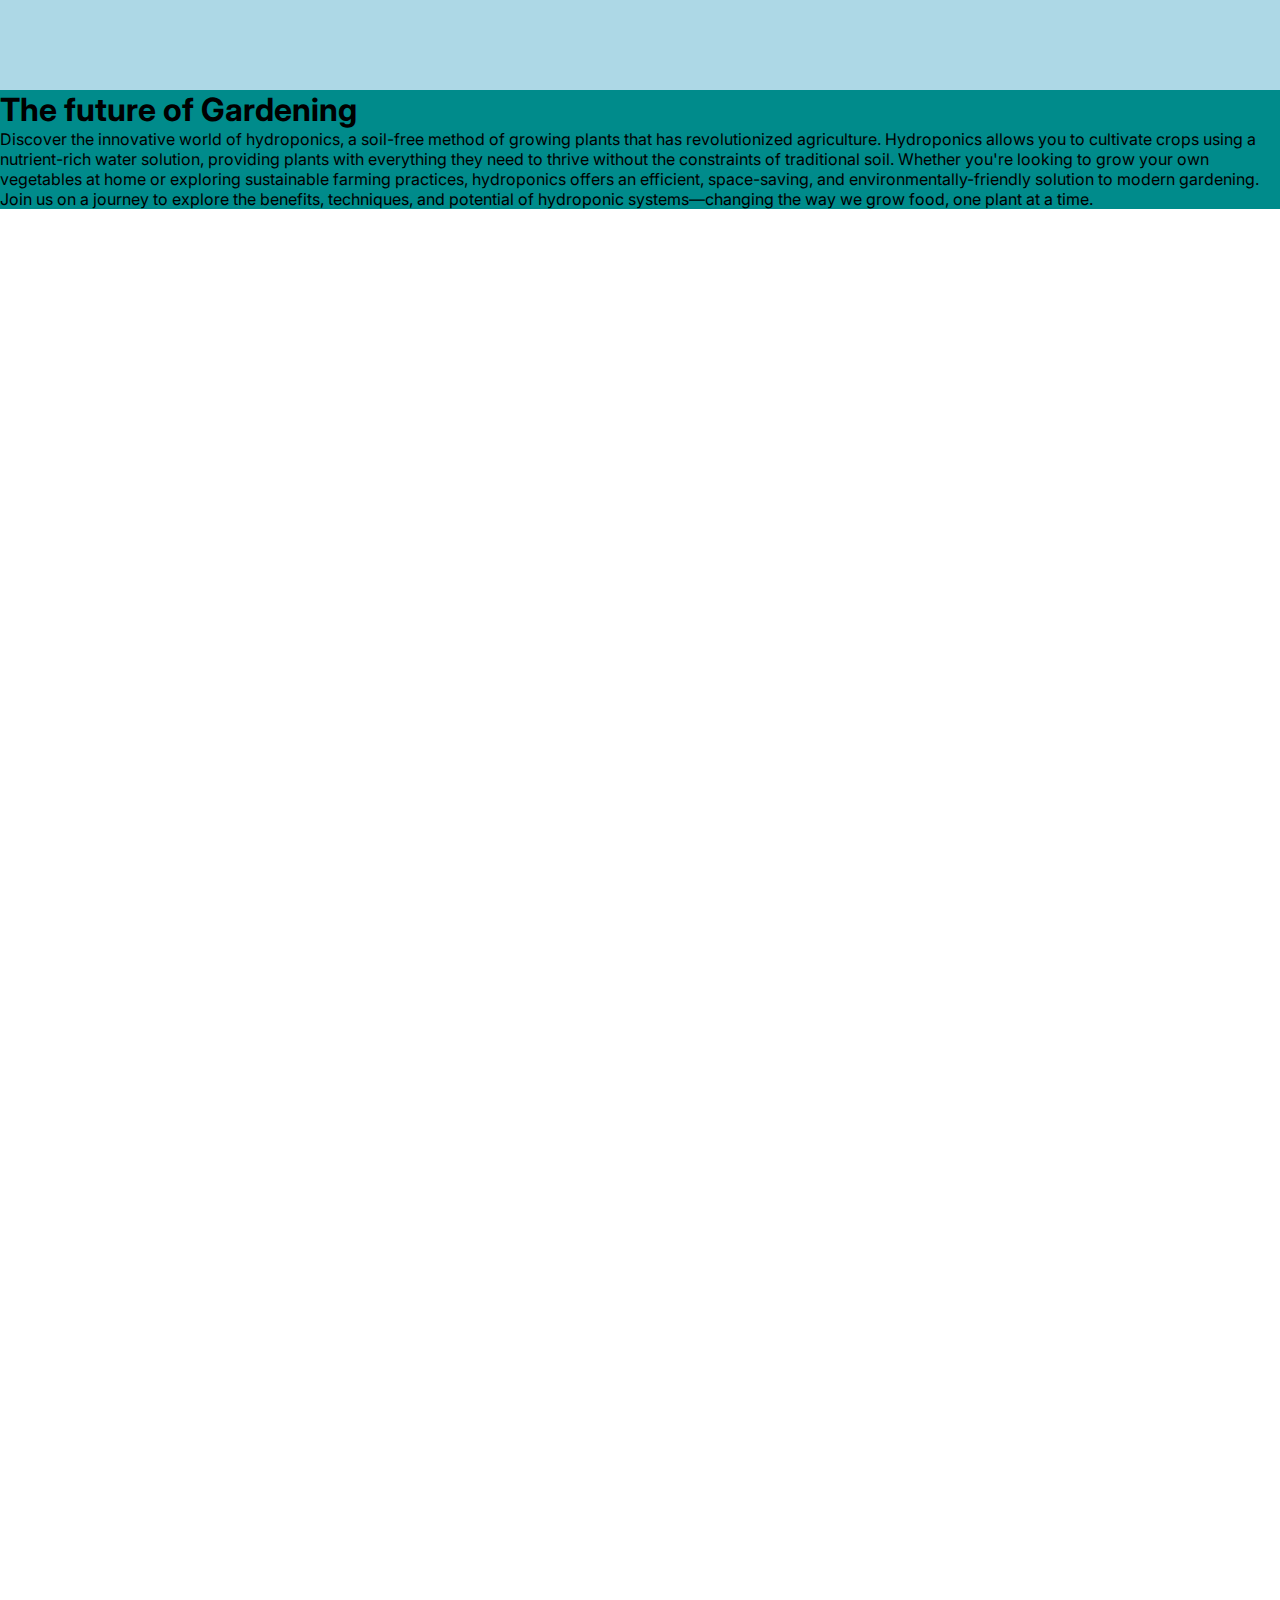
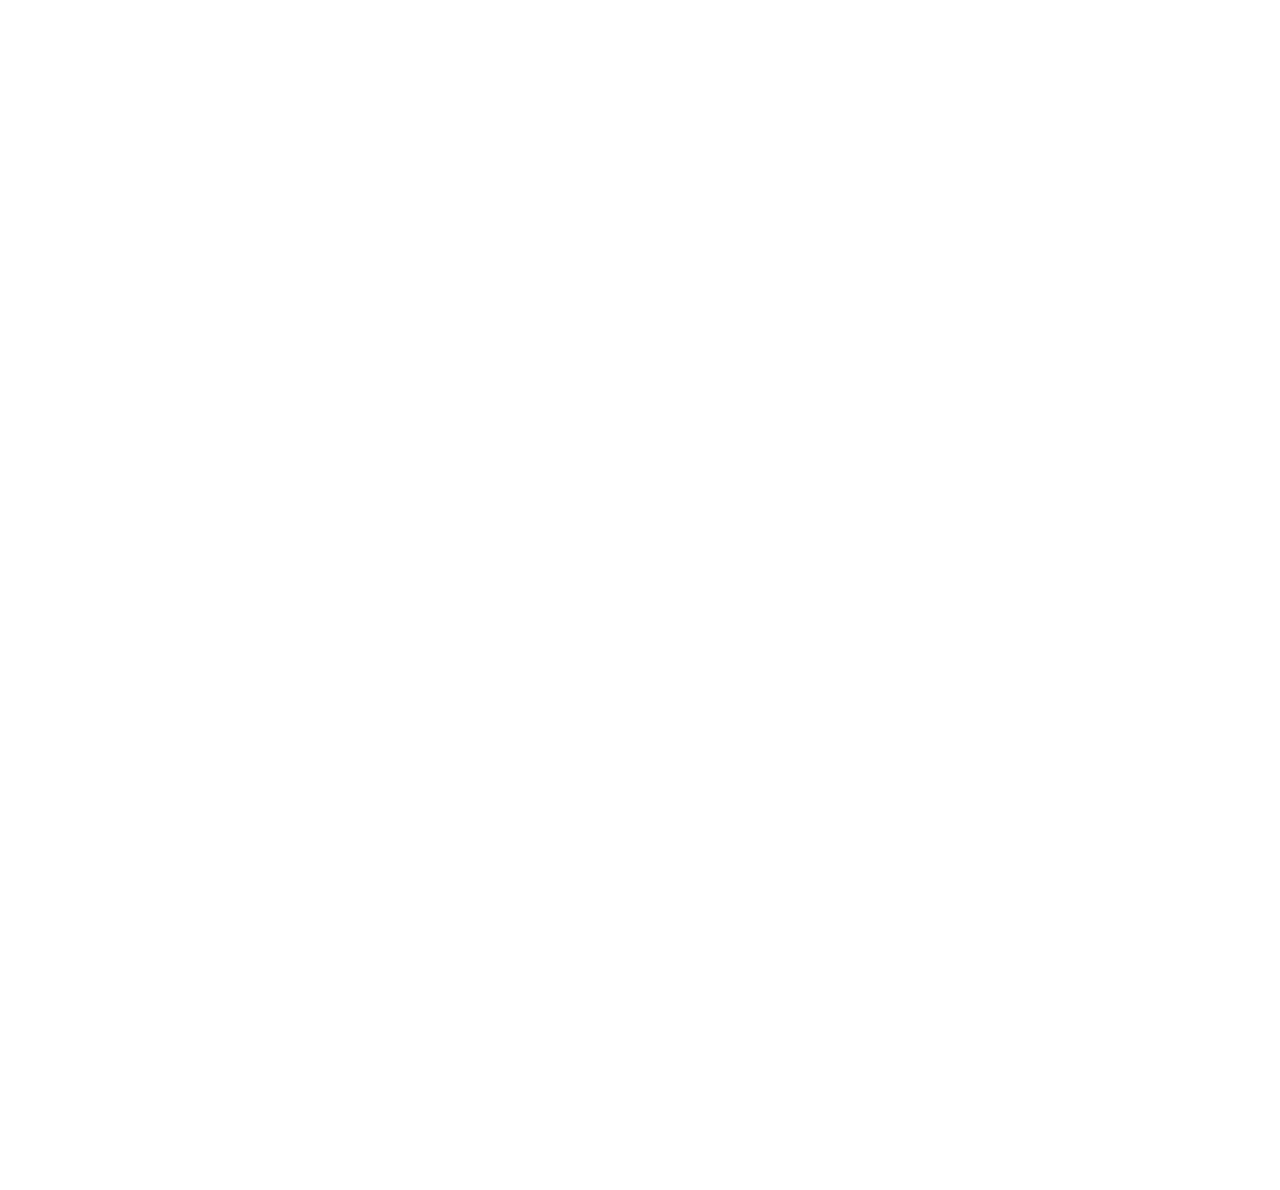
==== index.html @ cf74d252 "Refactor HTML structure and add CSS for navbar and article layout" ====
<!DOCTYPE html>
<html lang="en">

<head>
    <meta charset="UTF-8">
    <meta name="viewport" content="width=device-width, initial-scale=1.0">
    <title>Hydrophonicnidnsincs</title>
    <link rel="stylesheet" href="style.css">
</head>

<body>
    <ul class="navbar"></ul>
    <div class="spacer"></div>
    <div class="body">
        <div class="articleContainer">
            <div class="firstArticle">
                <div class="articleTitleDiv">
                    <h1 class="articleTitle">The future of Gardening
                    </h1>
                </div>
                <div class="articleTextDiv">
                    <p class="articleText">Discover the innovative world of hydroponics, a soil-free method of growing
                        plants that has revolutionized agriculture. Hydroponics allows you to cultivate crops using a
                        nutrient-rich water solution, providing plants with everything they need to thrive without the
                        constraints of traditional soil. Whether you're looking to grow your own vegetables at home or
                        exploring sustainable farming practices, hydroponics offers an efficient, space-saving, and
                        environmentally-friendly solution to modern gardening. Join us on a journey to explore the
                        benefits, techniques, and potential of hydroponic systems—changing the way we grow food, one
                        plant at a time.</p>
                </div>
            </div>
        </div>
    </div>
</body>

</html>
---- style.css ----
@import url('https://fonts.googleapis.com/css2?family=Inter:ital,opsz,wght@0,14..32,100..900;1,14..32,100..900&display=swap');

* {
    margin: 0;
    padding: 0;
    font-family: inter;
}

.navbar {
    position: fixed;
    width: 100dvw;
    height: 10dvh;
    background-color: lightblue;
}

.spacer {
    width: 100dvw;
    height: 10dvh;
}

.body {
    width: 100dvw;
    height: 300dvh;
    background-color: white;
}

.articleContainer{
    background-color: darkcyan;
    width: ;
    display: flex;
    flex-flow: column wrap;
}

.firstArticle{

}

.articleTitleDiv{

}

.articleTitle{

}

.articleTextDiv{

}

.articleText{
    
}
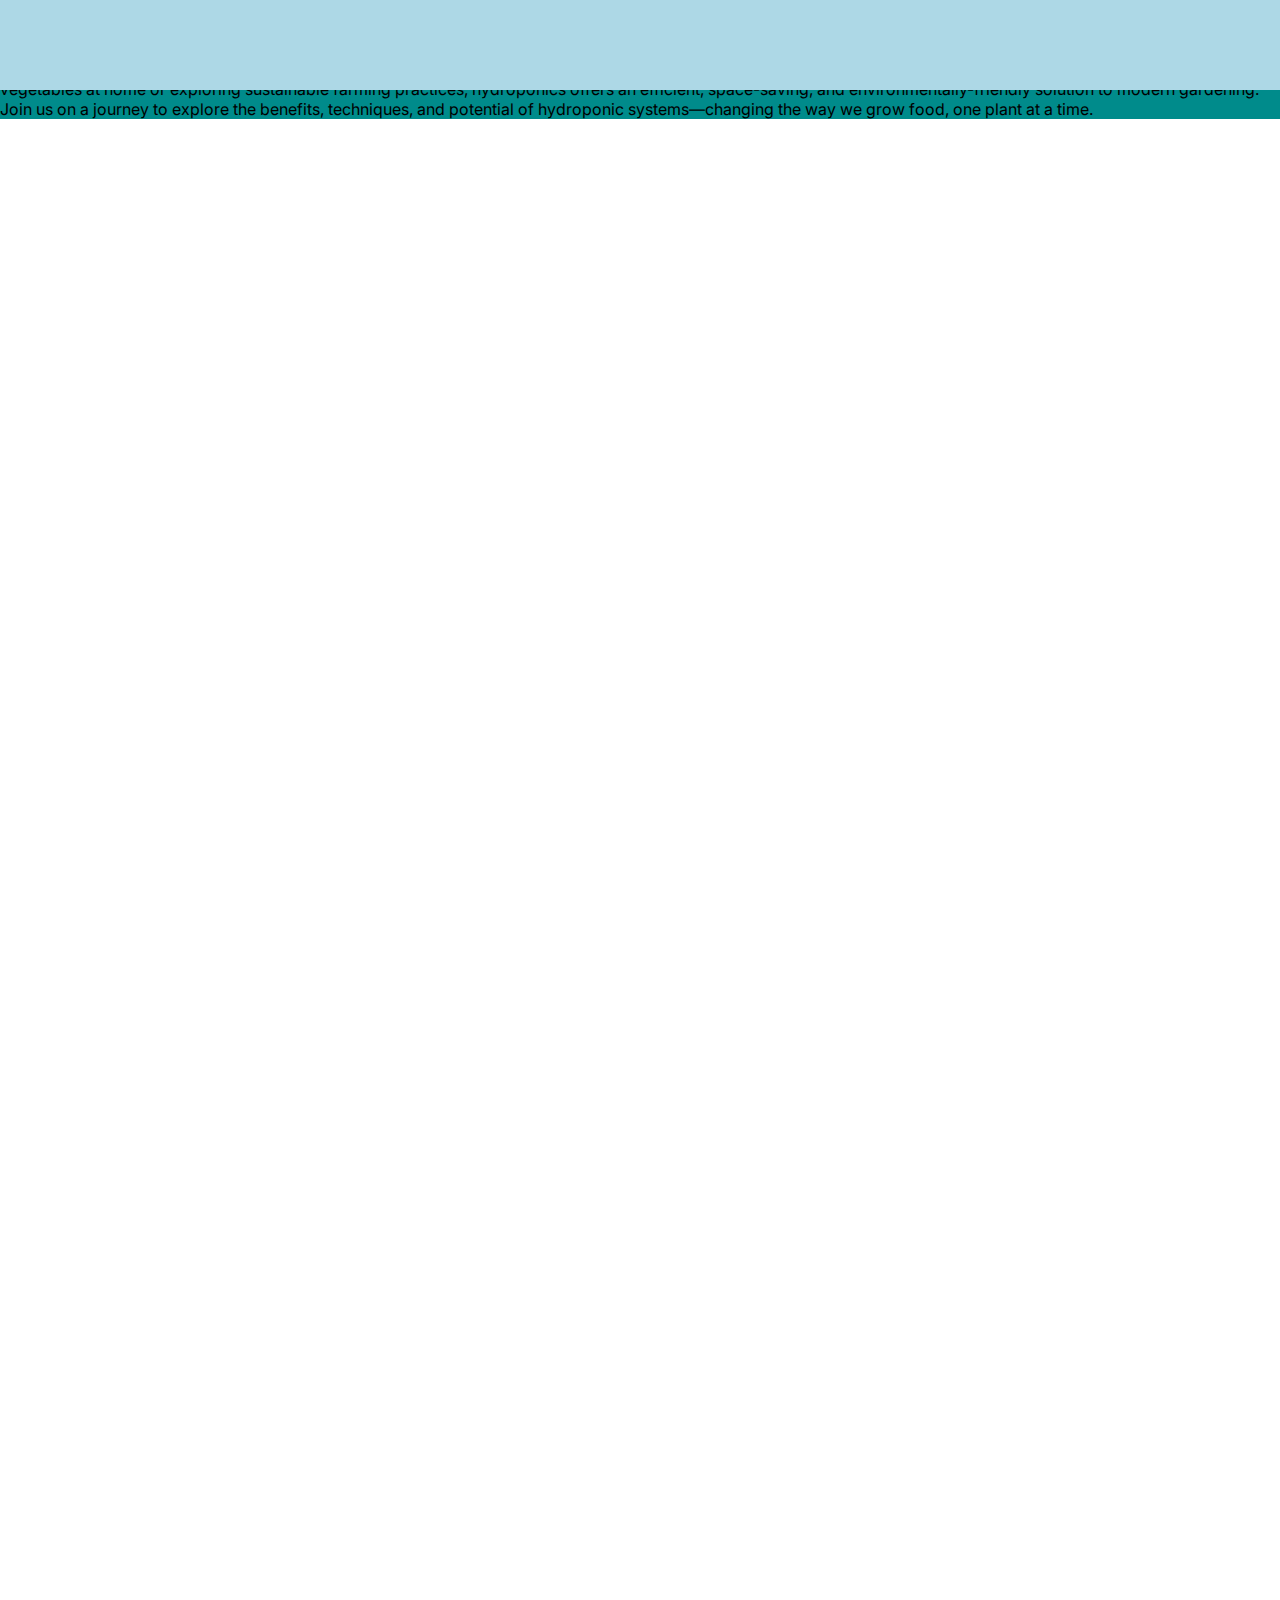
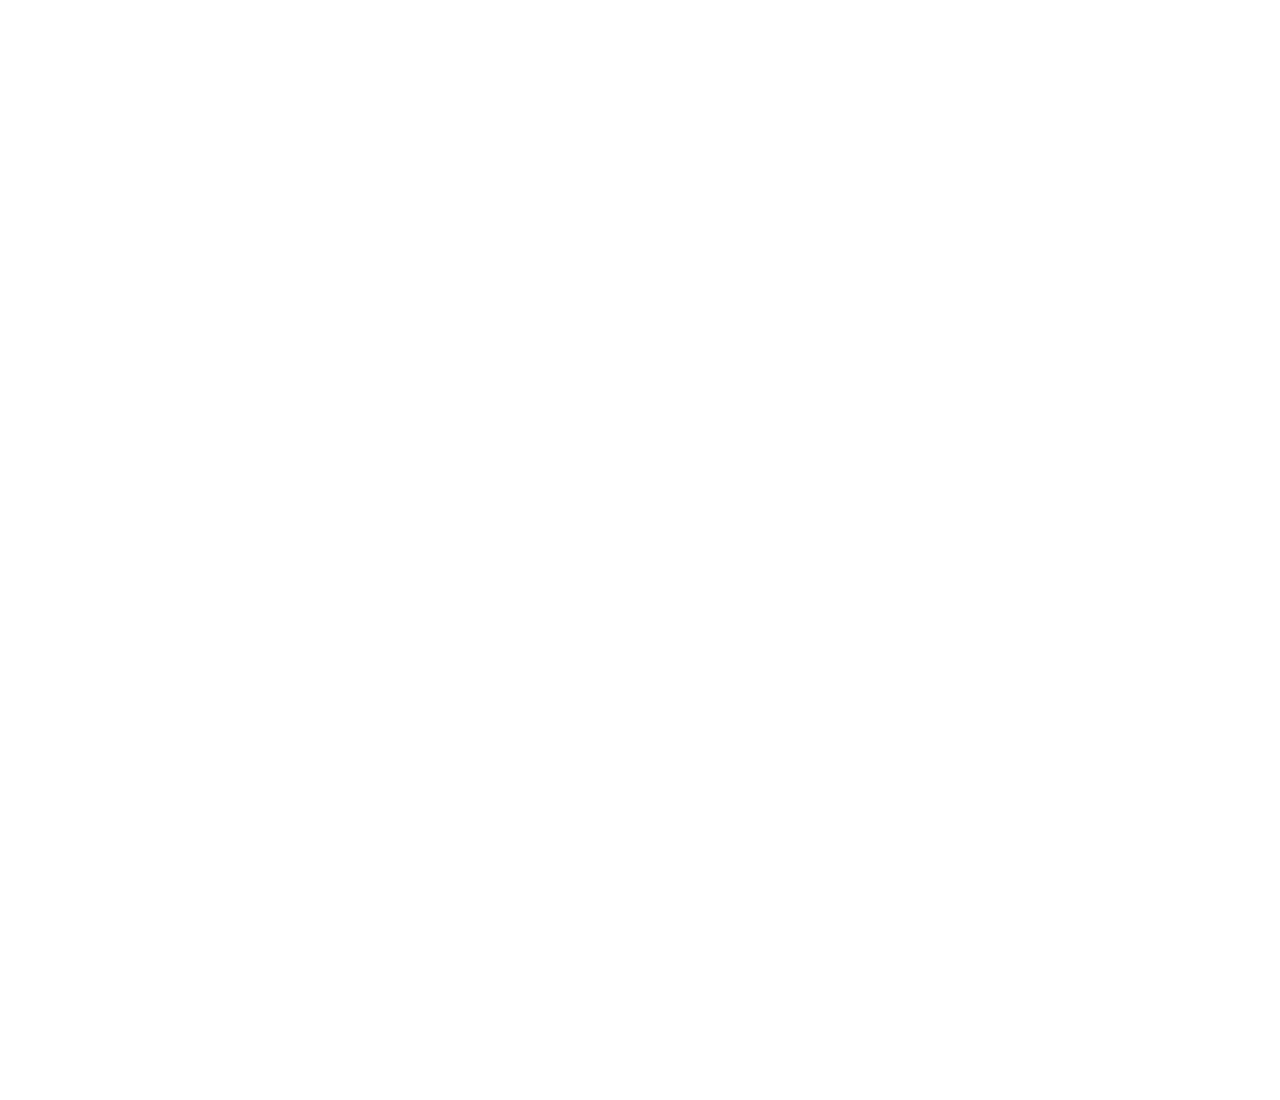
==== commit 5397fbc3: "Merge branch 'master' of https://github.com/ArcticSnowyFox/ToNederlandWeGo" ====
--- a/index.html
+++ b/index.html
@@ -10,7 +10,6 @@
 
 <body>
     <ul class="navbar"></ul>
-    <div class="spacer"></div>
     <div class="body">
         <div class="articleContainer">
             <div class="firstArticle">
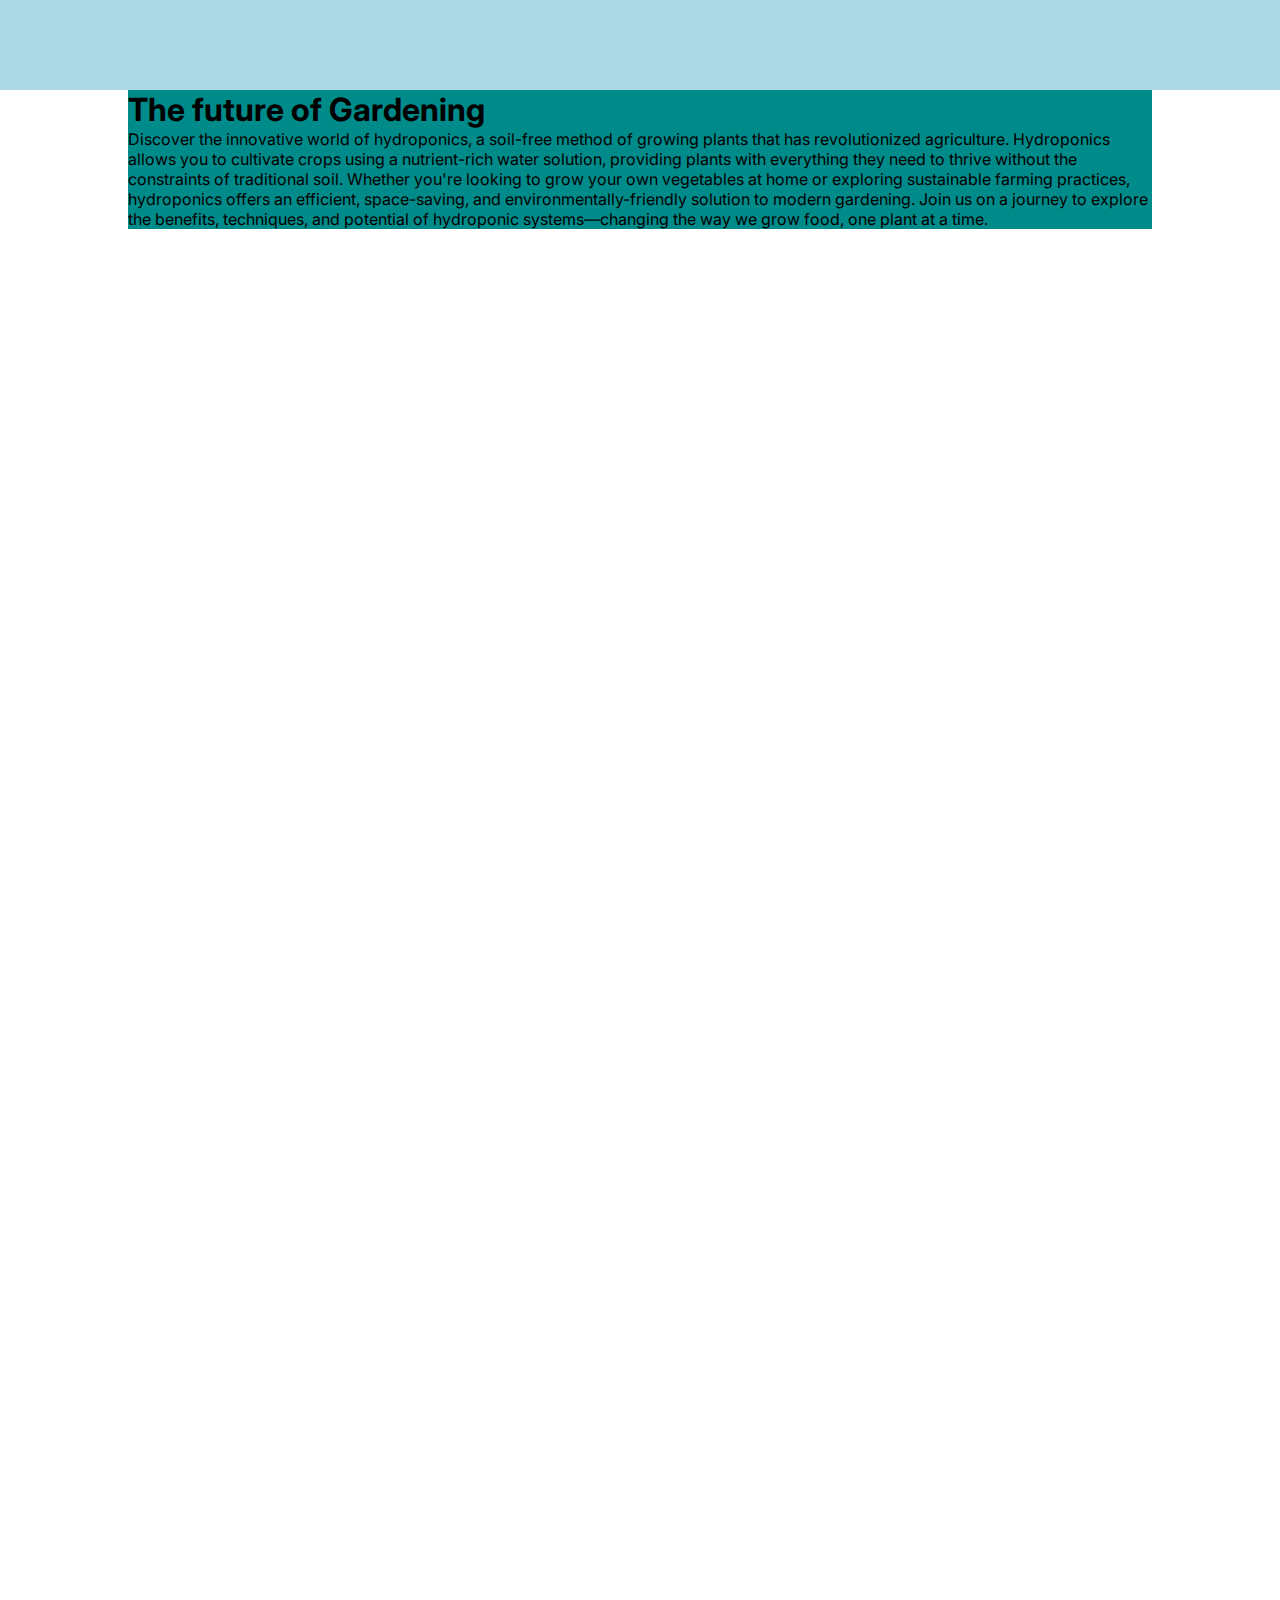
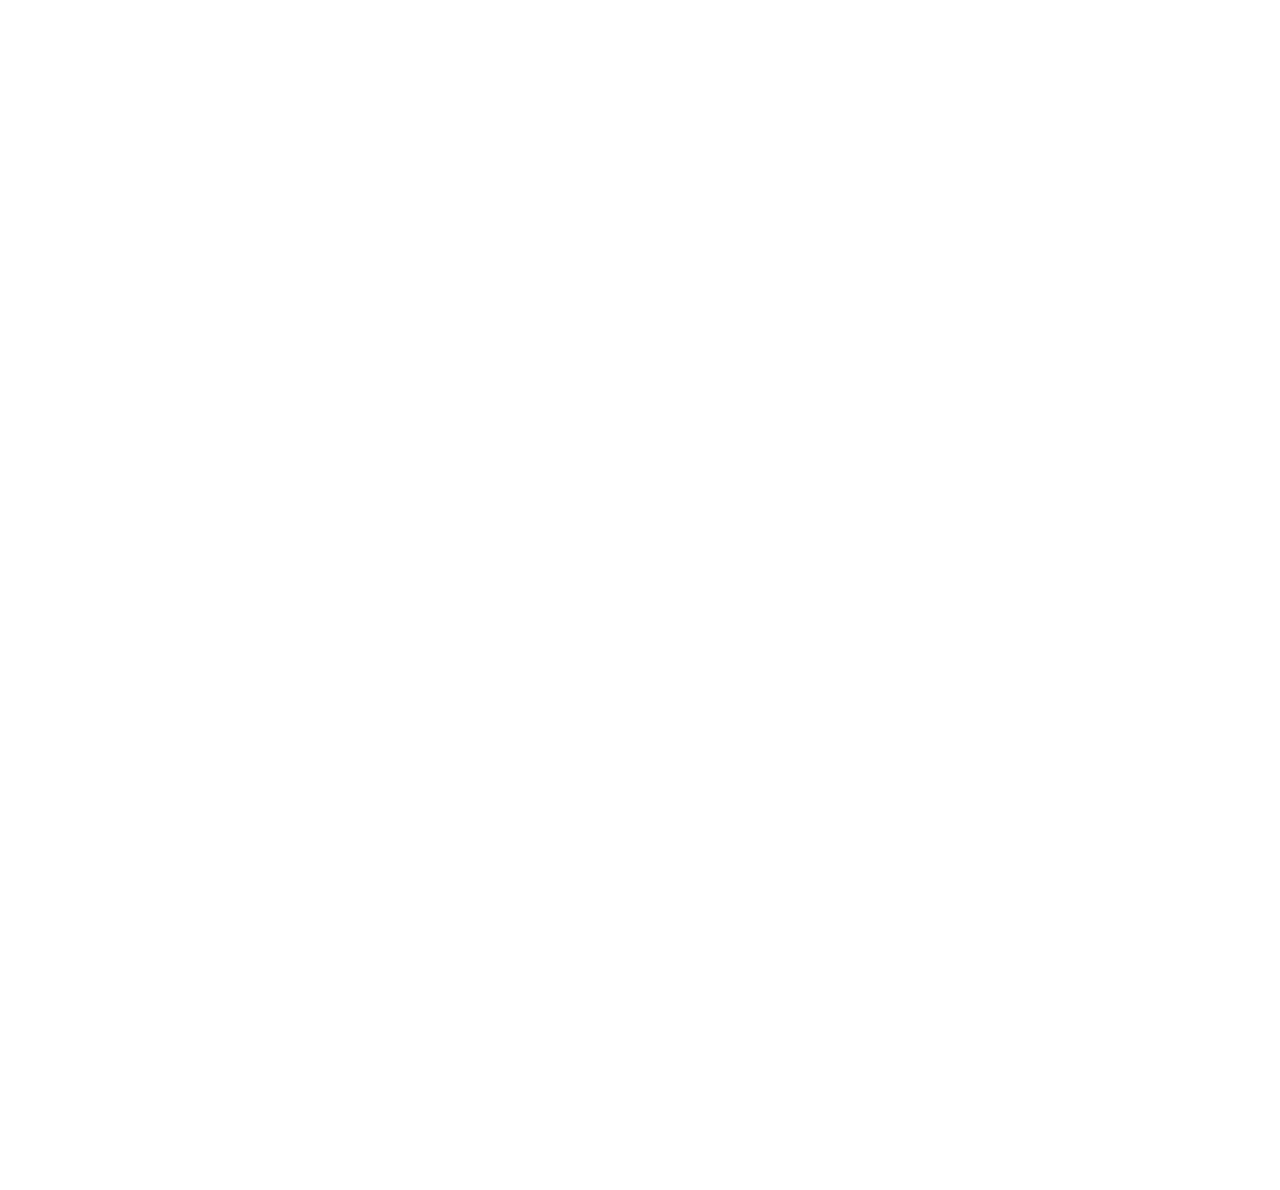
==== commit d5d737e2: "Add spacer div and update article class; adjust articleContainer width" ====
--- a/index.html
+++ b/index.html
@@ -10,9 +10,10 @@
 
 <body>
     <ul class="navbar"></ul>
+    <div class="spacer"></div>
     <div class="body">
         <div class="articleContainer">
-            <div class="firstArticle">
+            <div class="Article">
                 <div class="articleTitleDiv">
                     <h1 class="articleTitle">The future of Gardening
                     </h1>
--- a/style.css
+++ b/style.css
@@ -22,16 +22,19 @@
     width: 100dvw;
     height: 300dvh;
     background-color: white;
+    display: flex;
+    justify-content: center;
+    align-items: start;
 }
 
 .articleContainer{
     background-color: darkcyan;
-    width: ;
+    width: 80dvw;
     display: flex;
     flex-flow: column wrap;
 }
 
-.firstArticle{
+.Article{
 
 }
 
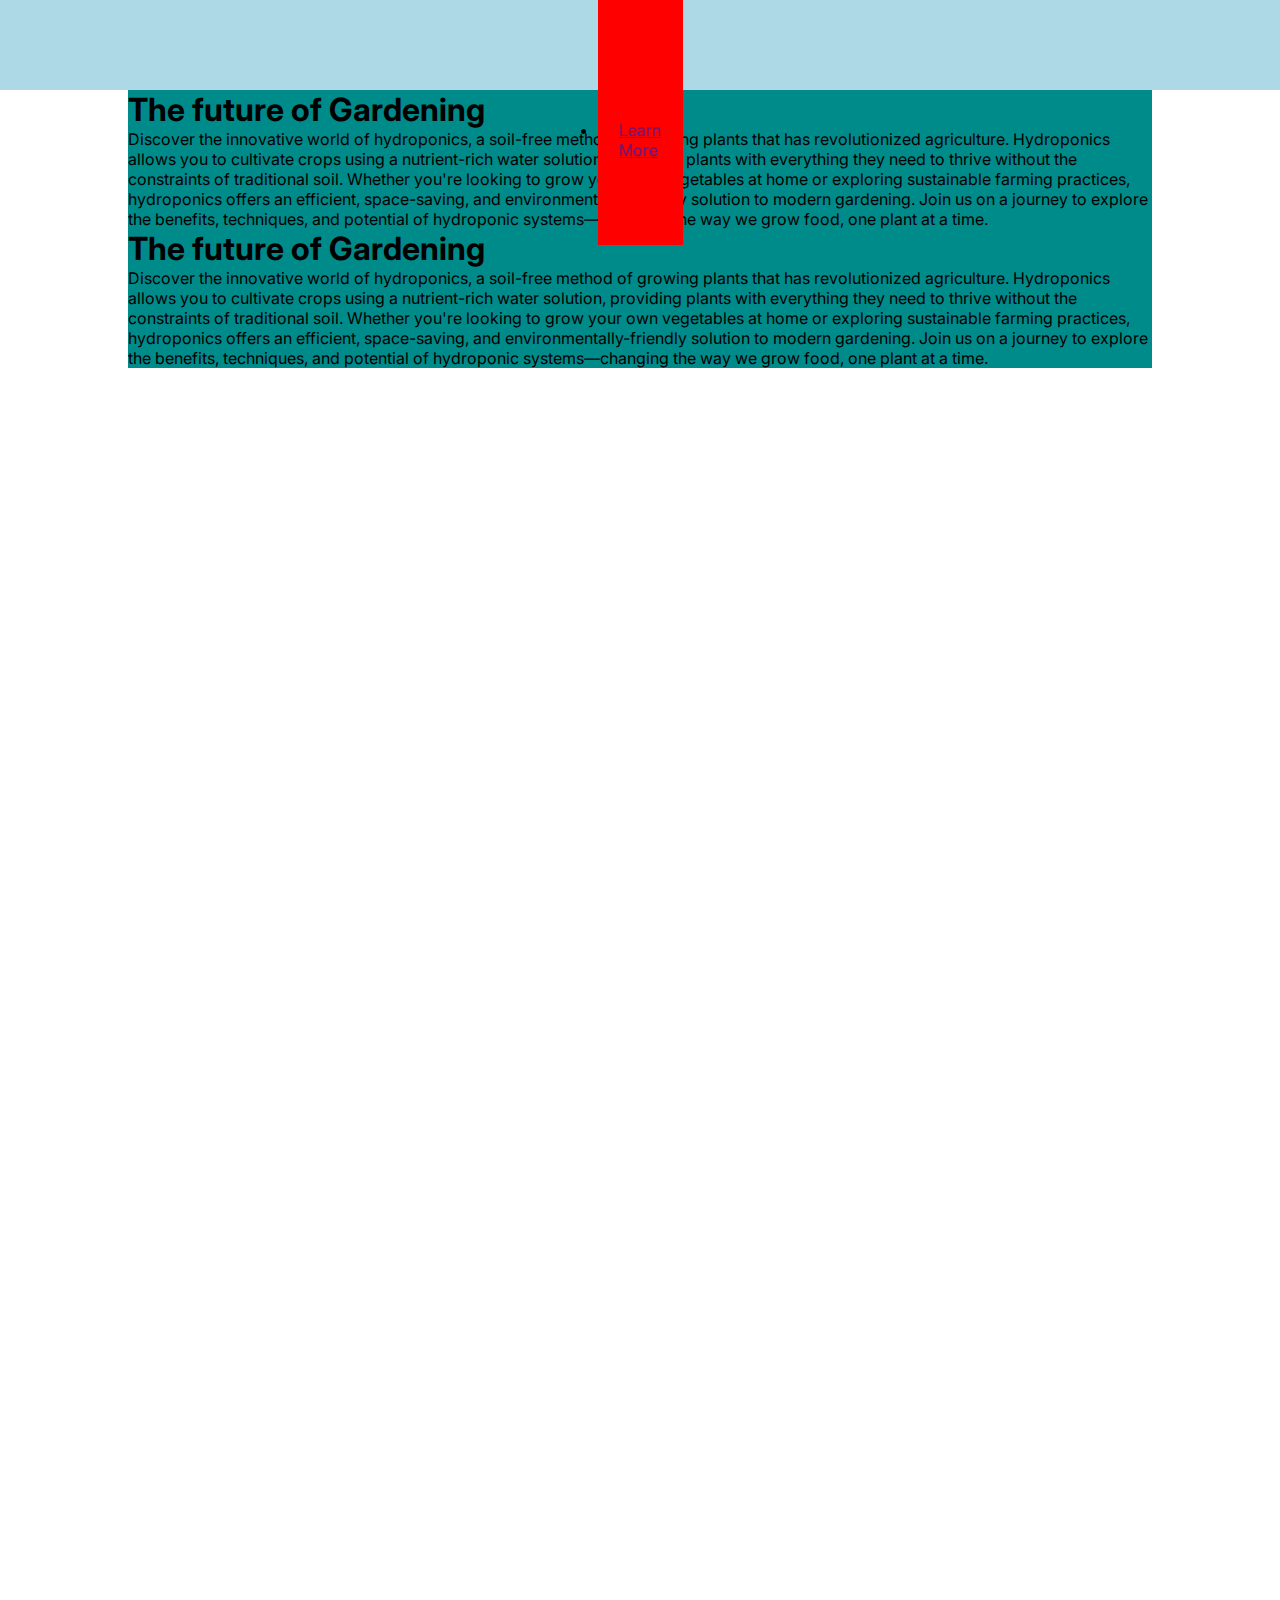
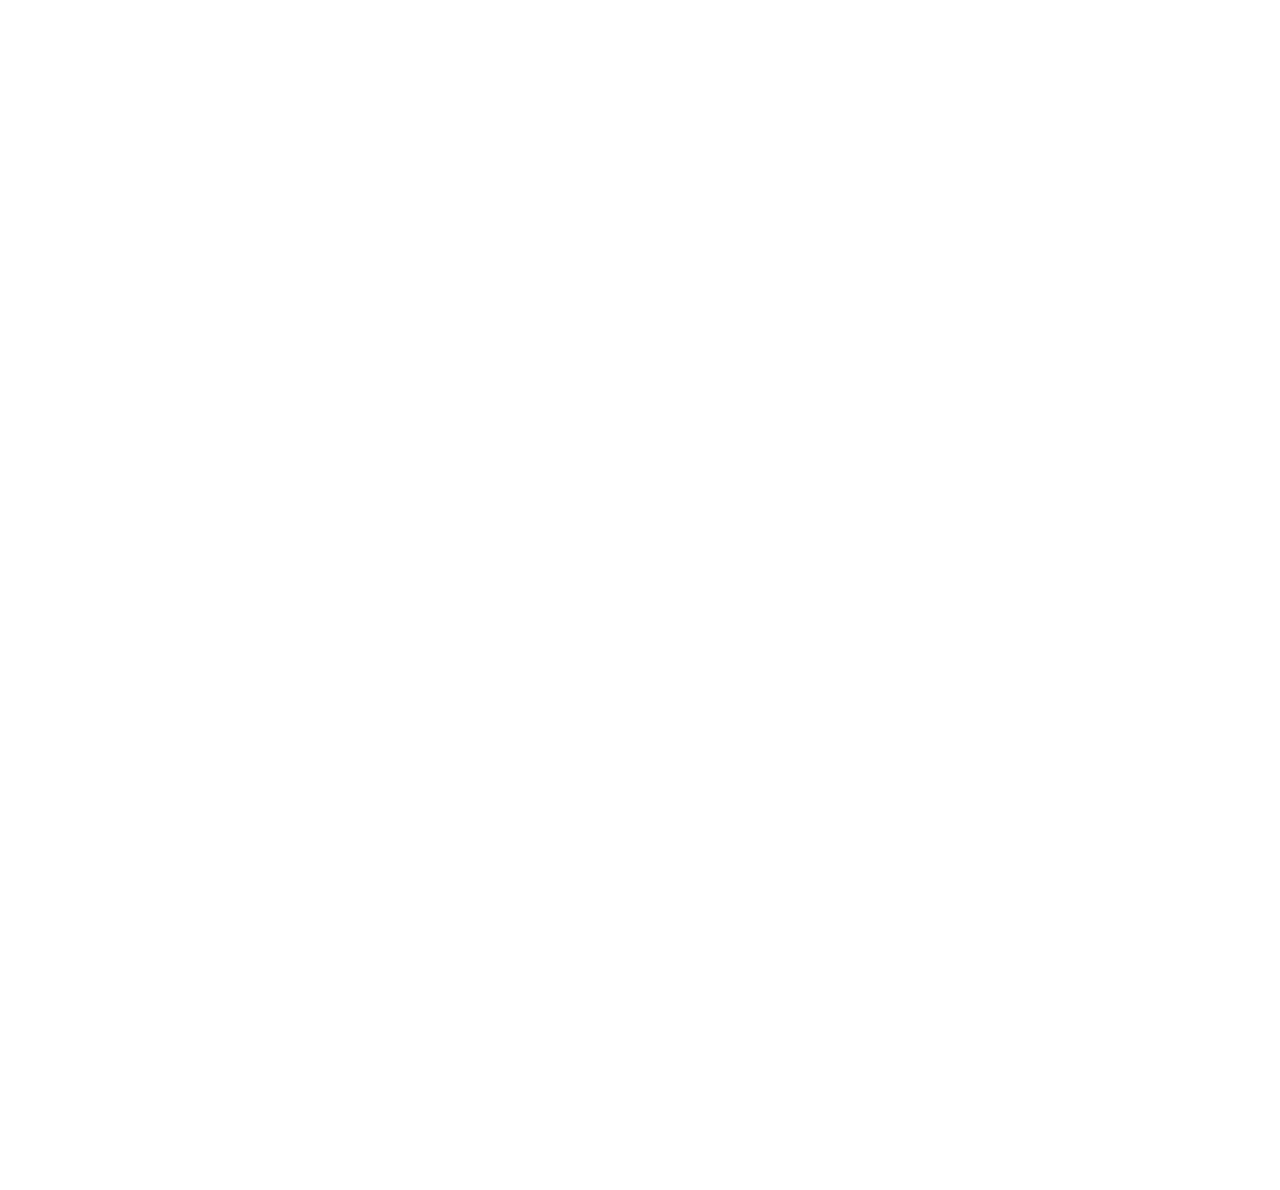
==== commit 829dc3c8: "playing navbar" ====
--- a/index.html
+++ b/index.html
@@ -9,10 +9,31 @@
 </head>
 
 <body>
-    <ul class="navbar"></ul>
+    <div class="navbarDiv">
+    <ul class="navbar">
+        <li class="navItem"><a href="" class="navLink">Home</a></li>
+        <li class="navItem"><a href="" class="navLink">Learn More</a></li>
+    </ul>
+</div>
     <div class="spacer"></div>
     <div class="body">
         <div class="articleContainer">
+            <div class="Article">
+                <div class="articleTitleDiv">
+                    <h1 class="articleTitle">The future of Gardening
+                    </h1>
+                </div>
+                <div class="articleTextDiv">
+                    <p class="articleText">Discover the innovative world of hydroponics, a soil-free method of growing
+                        plants that has revolutionized agriculture. Hydroponics allows you to cultivate crops using a
+                        nutrient-rich water solution, providing plants with everything they need to thrive without the
+                        constraints of traditional soil. Whether you're looking to grow your own vegetables at home or
+                        exploring sustainable farming practices, hydroponics offers an efficient, space-saving, and
+                        environmentally-friendly solution to modern gardening. Join us on a journey to explore the
+                        benefits, techniques, and potential of hydroponic systems—changing the way we grow food, one
+                        plant at a time.</p>
+                </div>
+            </div>
             <div class="Article">
                 <div class="articleTitleDiv">
                     <h1 class="articleTitle">The future of Gardening
--- a/style.css
+++ b/style.css
@@ -6,11 +6,31 @@
     font-family: inter;
 }
 
-.navbar {
+.navbarDiv {
+    display: flex;
     position: fixed;
     width: 100dvw;
     height: 10dvh;
     background-color: lightblue;
+    align-items: center;
+    justify-content: center;
+}
+
+.navbar {
+ 
+}
+
+.navItem {
+
+}
+
+.navLink {
+    display: flex;
+    position: relative;
+    align-items: center;
+    justify-content: center;
+    padding: 100% 25%;
+    background-color: red;
 }
 
 .spacer {
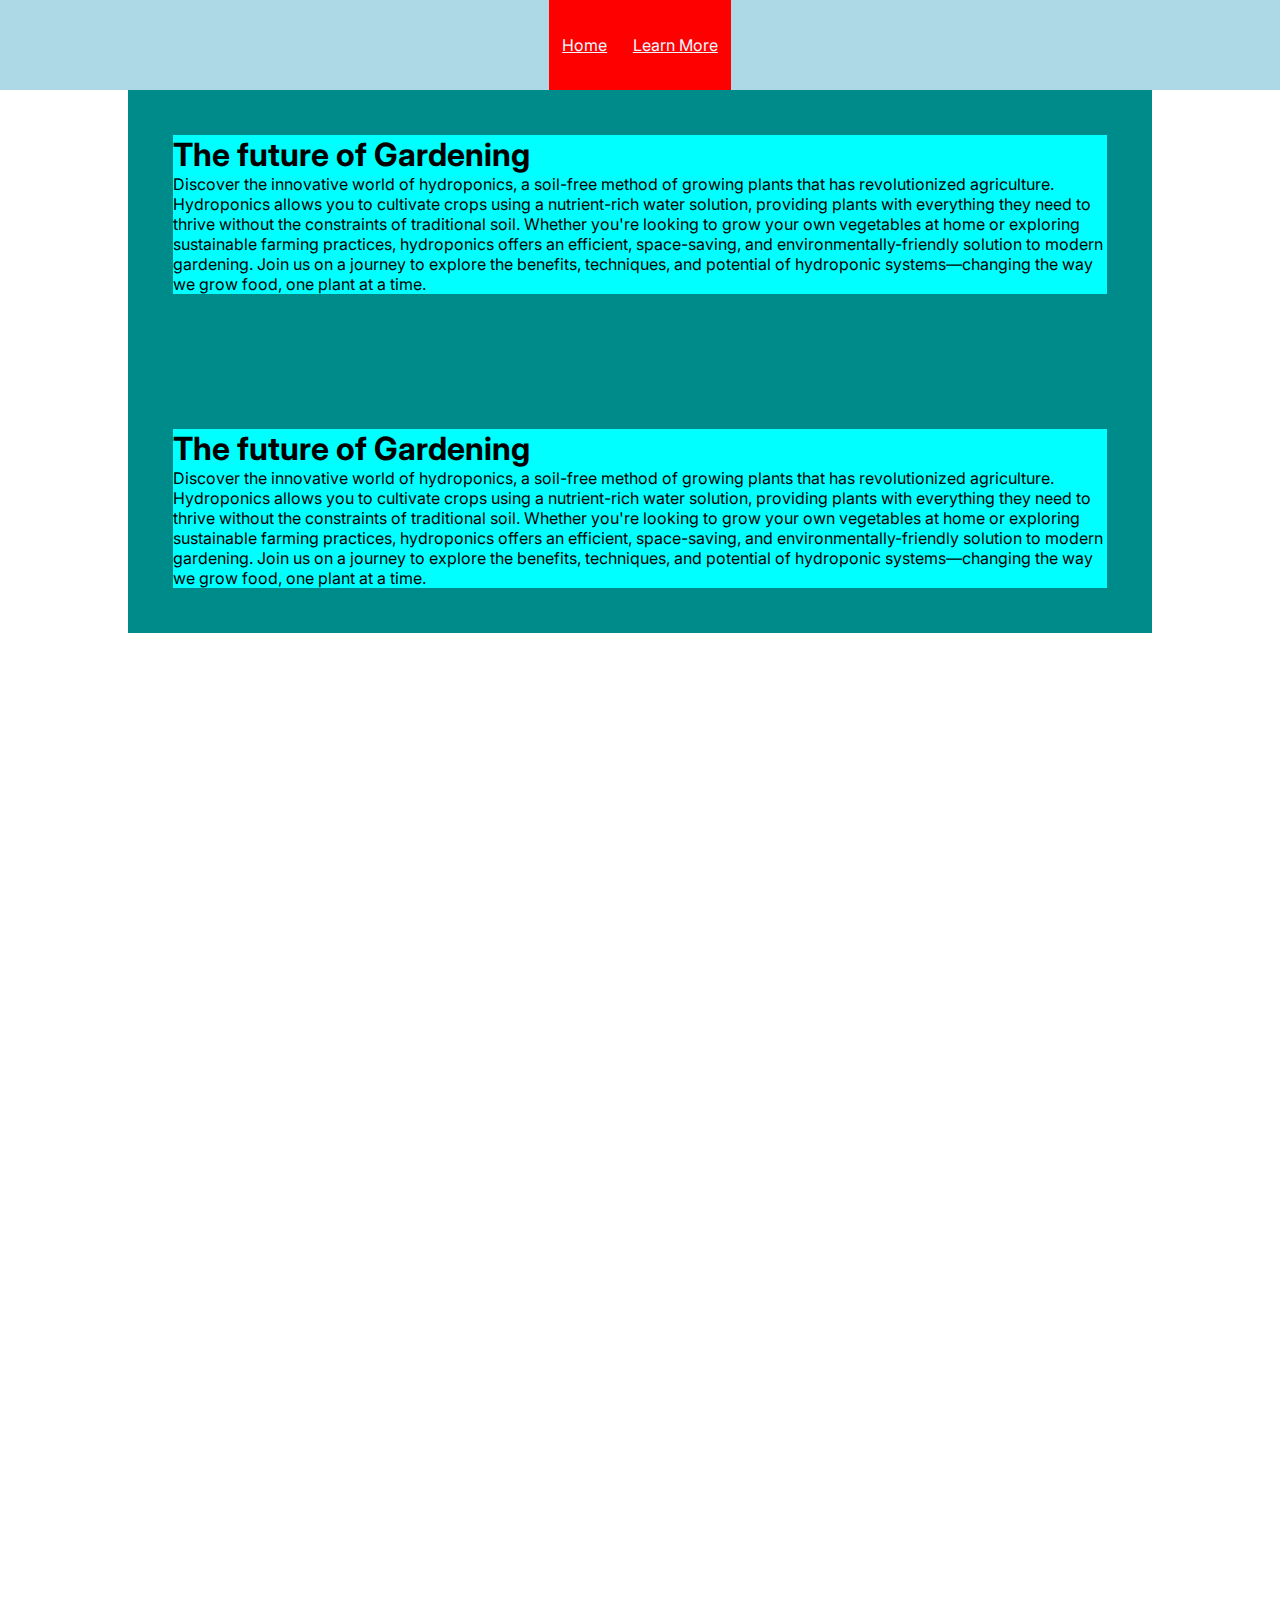
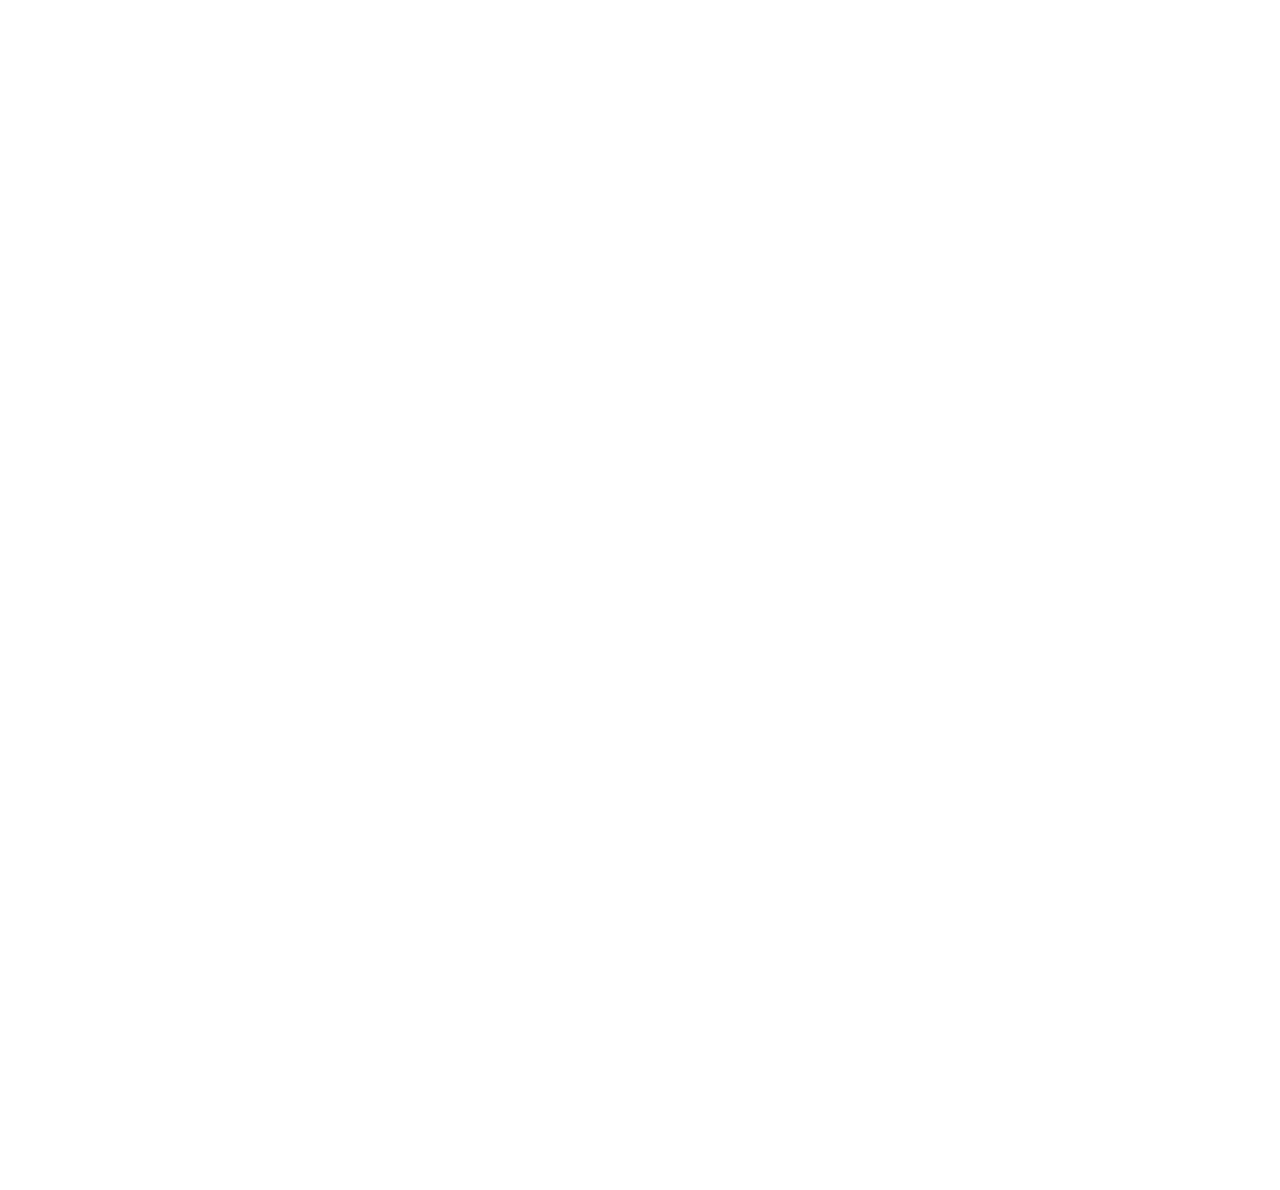
==== commit 160de47f: "Update navbar structure and styles; enhance layout and interactivity" ====
--- a/index.html
+++ b/index.html
@@ -10,11 +10,11 @@
 
 <body>
     <div class="navbarDiv">
-    <ul class="navbar">
-        <li class="navItem"><a href="" class="navLink">Home</a></li>
-        <li class="navItem"><a href="" class="navLink">Learn More</a></li>
-    </ul>
-</div>
+        <ul class="navbar">
+            <a href="" class="navLink"><li class="navItem">Home</li></a>
+            <a href="" class="navLink"><li class="navItem">Learn More</li></a>
+        </ul>
+    </div>
     <div class="spacer"></div>
     <div class="body">
         <div class="articleContainer">
--- a/style.css
+++ b/style.css
@@ -4,6 +4,7 @@
     margin: 0;
     padding: 0;
     font-family: inter;
+    list-style-type: none;
 }
 
 .navbarDiv {
@@ -17,20 +18,31 @@
 }
 
 .navbar {
- 
+    width: 100%;
+    height: 100%;
+    display: flex;
+    flex-flow: row nowrap;
+    justify-content: center;
 }
 
 .navItem {
+    background-color: red;
+    height: 100%;
+    width: auto;
+    display: flex;
+    justify-content: center;
+    padding-right: 1dvw;
+    padding-left: 1dvw;
+    align-items: center;
+    transition: 200ms ease-in-out;
+}
 
+.navItem:hover {
+    background-color: lightcoral;
 }
 
 .navLink {
-    display: flex;
-    position: relative;
-    align-items: center;
-    justify-content: center;
-    padding: 100% 25%;
-    background-color: red;
+    color: aliceblue;
 }
 
 .spacer {
@@ -47,29 +59,26 @@
     align-items: start;
 }
 
-.articleContainer{
+.articleContainer {
     background-color: darkcyan;
     width: 80dvw;
     display: flex;
-    flex-flow: column wrap;
+    flex-flow: row wrap;
+    justify-content: center;
+    align-items: flex-start;
+    align-content: flex-start;
+    gap: 5dvh 5dvh;
 }
 
-.Article{
-
+.Article {
+    background-color: aqua;
+    margin: 5dvh;
 }
 
-.articleTitleDiv{
+.articleTitleDiv {}
 
-}
+.articleTitle {}
 
-.articleTitle{
+.articleTextDiv {}
 
-}
-
-.articleTextDiv{
-
-}
-
-.articleText{
-    
-}+.articleText {}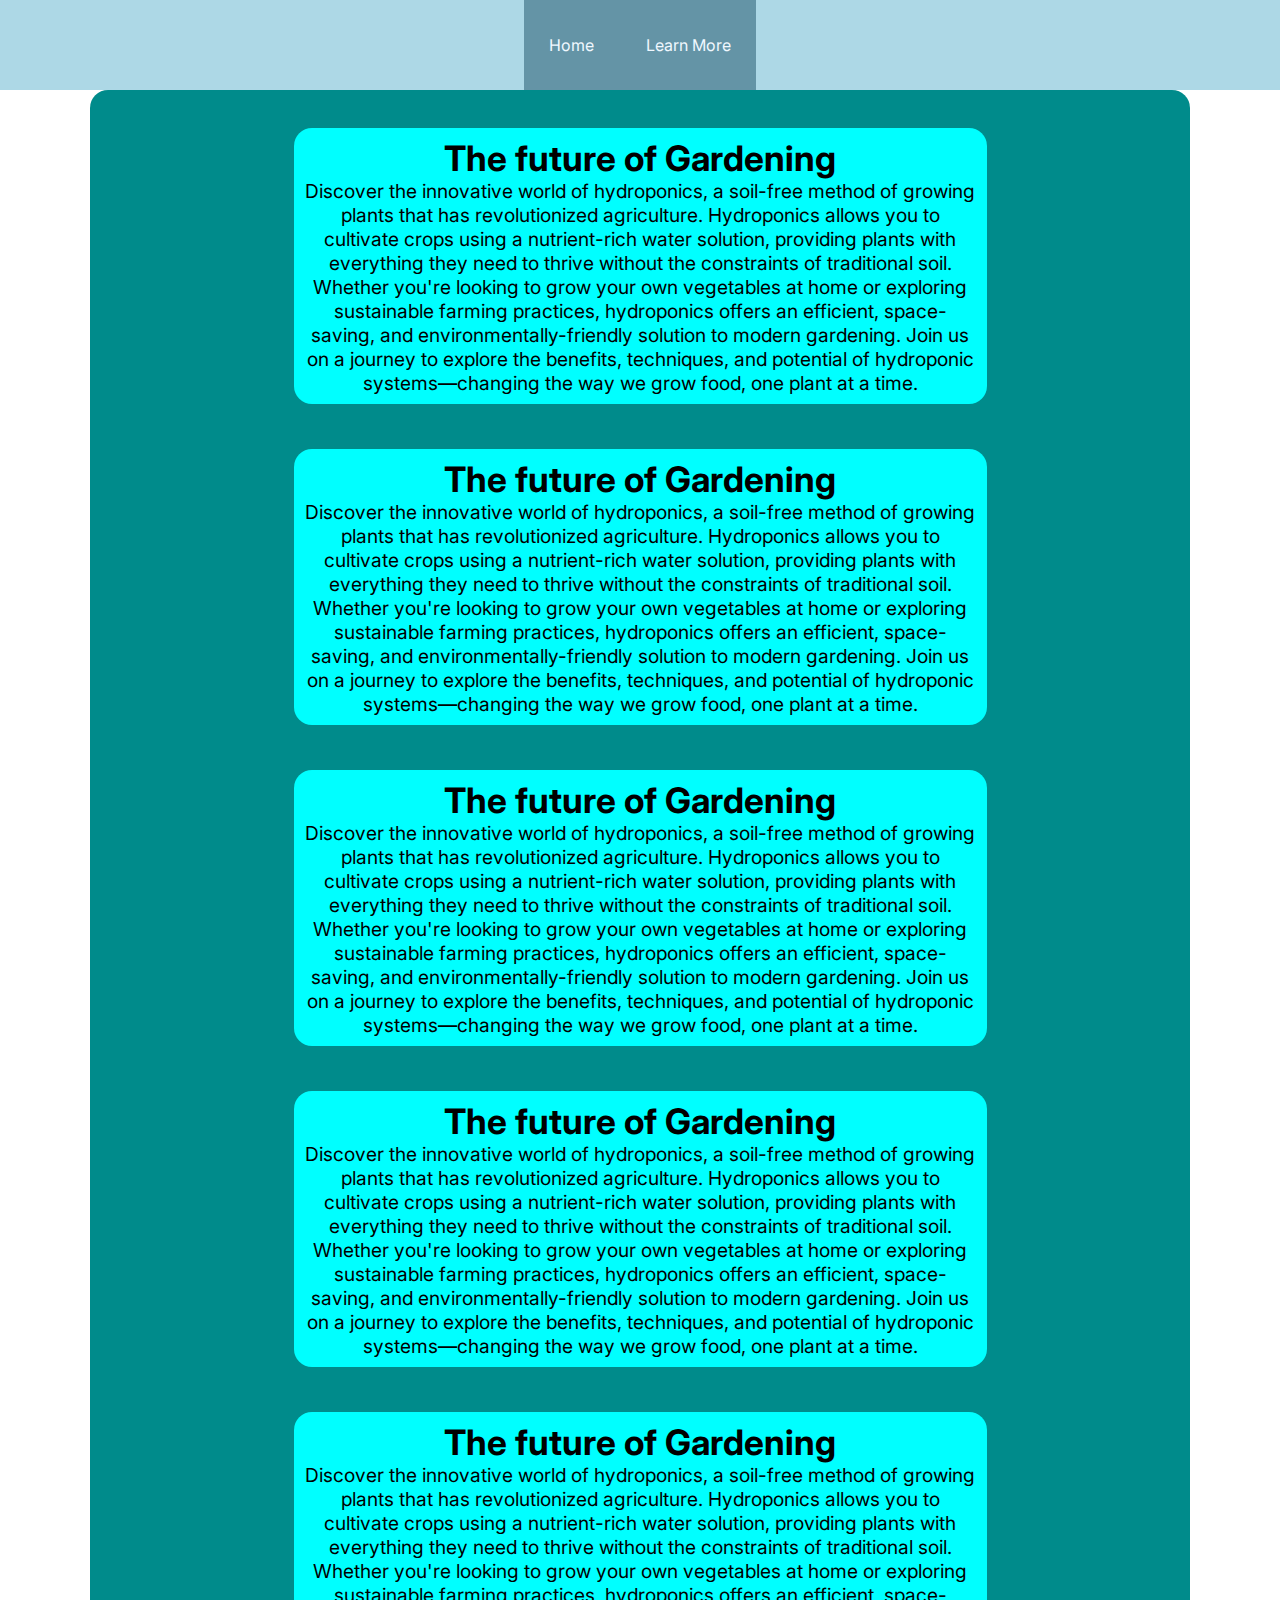
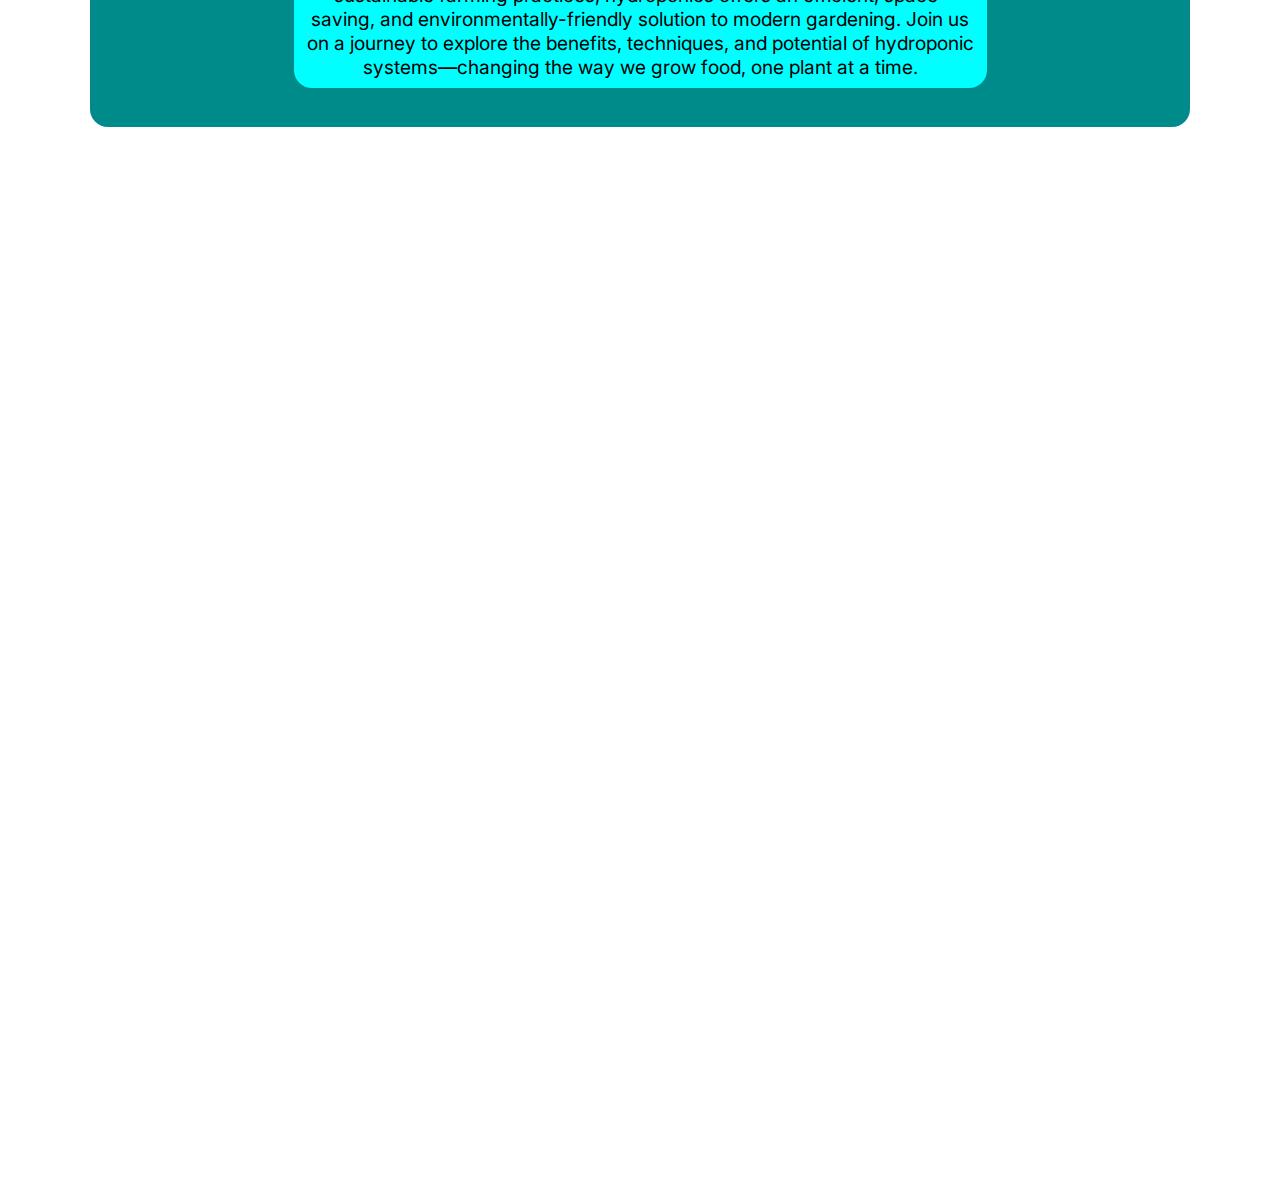
==== commit 2b7f587b: "more articles" ====
--- a/index.html
+++ b/index.html
@@ -11,8 +11,12 @@
 <body>
     <div class="navbarDiv">
         <ul class="navbar">
-            <a href="" class="navLink"><li class="navItem">Home</li></a>
-            <a href="" class="navLink"><li class="navItem">Learn More</li></a>
+            <a href="" class="navLink">
+                <li class="navItem">Home</li>
+            </a>
+            <a href="" class="navLink">
+                <li class="navItem">Learn More</li>
+            </a>
         </ul>
     </div>
     <div class="spacer"></div>
@@ -50,6 +54,54 @@
                         plant at a time.</p>
                 </div>
             </div>
+            <div class="Article">
+                <div class="articleTitleDiv">
+                    <h1 class="articleTitle">The future of Gardening
+                    </h1>
+                </div>
+                <div class="articleTextDiv">
+                    <p class="articleText">Discover the innovative world of hydroponics, a soil-free method of growing
+                        plants that has revolutionized agriculture. Hydroponics allows you to cultivate crops using a
+                        nutrient-rich water solution, providing plants with everything they need to thrive without the
+                        constraints of traditional soil. Whether you're looking to grow your own vegetables at home or
+                        exploring sustainable farming practices, hydroponics offers an efficient, space-saving, and
+                        environmentally-friendly solution to modern gardening. Join us on a journey to explore the
+                        benefits, techniques, and potential of hydroponic systems—changing the way we grow food, one
+                        plant at a time.</p>
+                </div>
+            </div>
+            <div class="Article">
+                <div class="articleTitleDiv">
+                    <h1 class="articleTitle">The future of Gardening
+                    </h1>
+                </div>
+                <div class="articleTextDiv">
+                    <p class="articleText">Discover the innovative world of hydroponics, a soil-free method of growing
+                        plants that has revolutionized agriculture. Hydroponics allows you to cultivate crops using a
+                        nutrient-rich water solution, providing plants with everything they need to thrive without the
+                        constraints of traditional soil. Whether you're looking to grow your own vegetables at home or
+                        exploring sustainable farming practices, hydroponics offers an efficient, space-saving, and
+                        environmentally-friendly solution to modern gardening. Join us on a journey to explore the
+                        benefits, techniques, and potential of hydroponic systems—changing the way we grow food, one
+                        plant at a time.</p>
+                </div>
+            </div>
+            <div class="Article">
+                <div class="articleTitleDiv">
+                    <h1 class="articleTitle">The future of Gardening
+                    </h1>
+                </div>
+                <div class="articleTextDiv">
+                    <p class="articleText">Discover the innovative world of hydroponics, a soil-free method of growing
+                        plants that has revolutionized agriculture. Hydroponics allows you to cultivate crops using a
+                        nutrient-rich water solution, providing plants with everything they need to thrive without the
+                        constraints of traditional soil. Whether you're looking to grow your own vegetables at home or
+                        exploring sustainable farming practices, hydroponics offers an efficient, space-saving, and
+                        environmentally-friendly solution to modern gardening. Join us on a journey to explore the
+                        benefits, techniques, and potential of hydroponic systems—changing the way we grow food, one
+                        plant at a time.</p>
+                </div>
+            </div>
         </div>
     </div>
 </body>
--- a/style.css
+++ b/style.css
@@ -5,6 +5,10 @@
     padding: 0;
     font-family: inter;
     list-style-type: none;
+    text-decoration: none;
+    --navbarColor: lightblue;
+    --navItemColor: rgb(100, 148, 166);
+
 }
 
 .navbarDiv {
@@ -12,7 +16,7 @@
     position: fixed;
     width: 100dvw;
     height: 10dvh;
-    background-color: lightblue;
+    background-color: var(--navbarColor);
     align-items: center;
     justify-content: center;
 }
@@ -26,19 +30,19 @@
 }
 
 .navItem {
-    background-color: red;
+    background-color: var(--navItemColor);
     height: 100%;
     width: auto;
     display: flex;
     justify-content: center;
-    padding-right: 1dvw;
-    padding-left: 1dvw;
+    padding-right: 2dvw;
+    padding-left: 2dvw;
     align-items: center;
     transition: 200ms ease-in-out;
 }
 
 .navItem:hover {
-    background-color: lightcoral;
+    background-color: rgb(121, 178, 198);
 }
 
 .navLink {
@@ -62,23 +66,37 @@
 .articleContainer {
     background-color: darkcyan;
     width: 80dvw;
+    padding: 3dvw;
     display: flex;
     flex-flow: row wrap;
     justify-content: center;
     align-items: flex-start;
     align-content: flex-start;
     gap: 5dvh 5dvh;
+    border-radius: 2dvh;
 }
 
 .Article {
     background-color: aqua;
-    margin: 5dvh;
+    border-radius: 2dvh;
+    padding: 1dvh;
+    max-width: 75dvh;
 }
 
 .articleTitleDiv {}
 
-.articleTitle {}
+.articleTitle {
+    display: flex;
+    justify-content: center;
+    text-align: center;
+    font-size: 2.2rem;
+}
 
 .articleTextDiv {}
 
-.articleText {}+.articleText {
+    display: flex;
+    justify-content: center;
+    text-align: center;
+    font-size: 1.2rem;
+}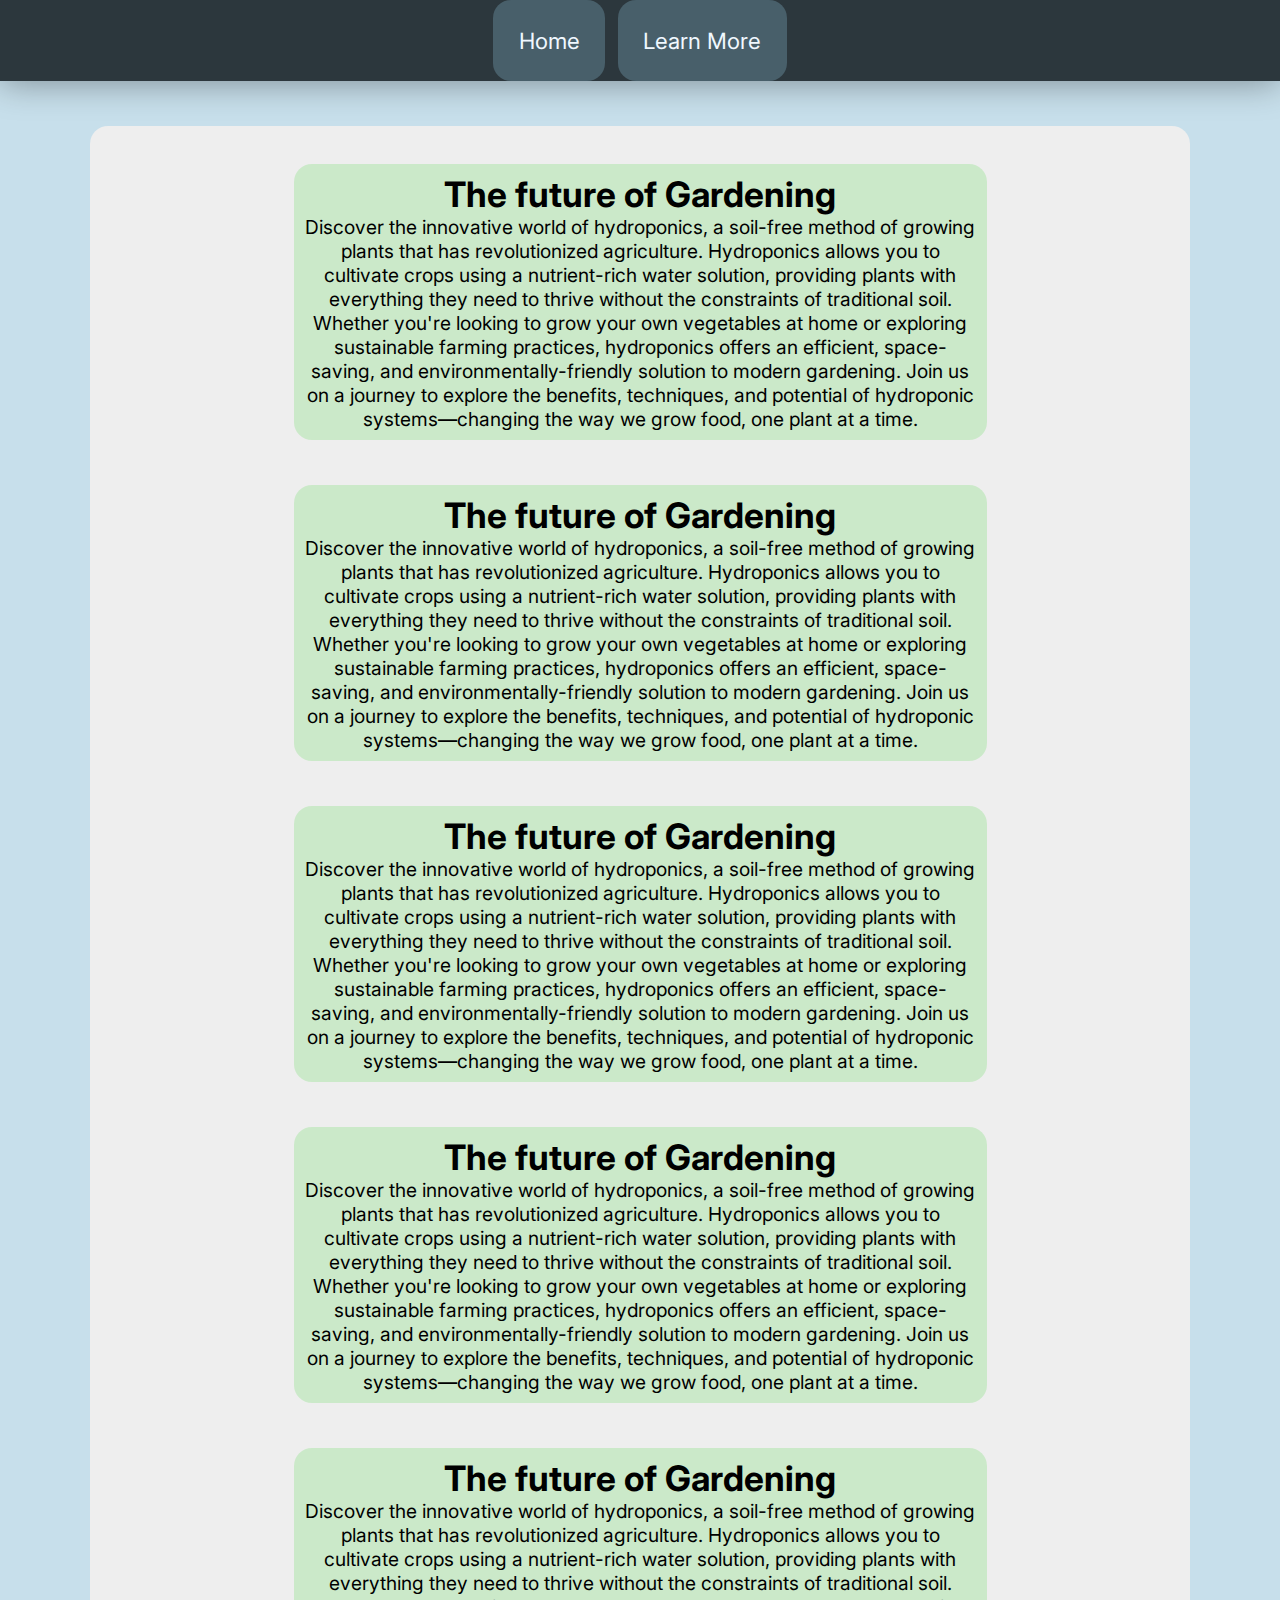
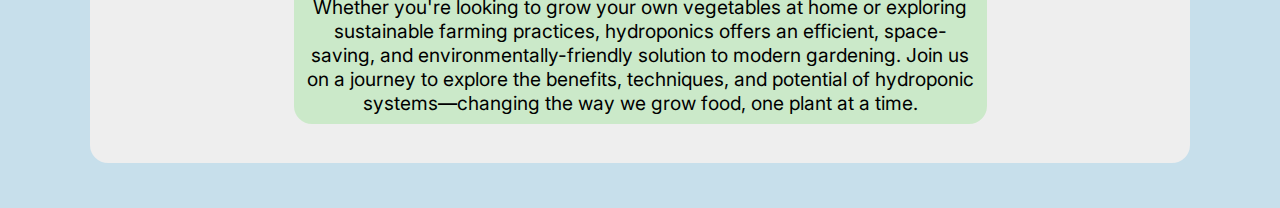
==== commit ff43622c: "new html file with a new layout test" ====
--- a/index.html
+++ b/index.html
@@ -11,10 +11,10 @@
 <body>
     <div class="navbarDiv">
         <ul class="navbar">
-            <a href="" class="navLink">
+            <a href="index.html" class="navLink">
                 <li class="navItem">Home</li>
             </a>
-            <a href="" class="navLink">
+            <a href="layout_test.html" class="navLink">
                 <li class="navItem">Learn More</li>
             </a>
         </ul>
--- a/style.css
+++ b/style.css
@@ -6,16 +6,20 @@
     font-family: inter;
     list-style-type: none;
     text-decoration: none;
-    --navbarColor: lightblue;
-    --navItemColor: rgb(100, 148, 166);
+    --navbarColor: rgb(44, 55, 61);
+    --navItemColor: hsl(200, 19%, 35%);
+    transition: ease-in-out 100ms;
+}
 
+body {
+    background-color: rgb(199, 223, 235);
 }
 
 .navbarDiv {
     display: flex;
     position: fixed;
     width: 100dvw;
-    height: 10dvh;
+    height: 9dvh;
     background-color: var(--navbarColor);
     align-items: center;
     justify-content: center;
@@ -27,6 +31,9 @@
     display: flex;
     flex-flow: row nowrap;
     justify-content: center;
+    gap: 0 1dvw;
+    z-index: 10;
+    box-shadow: 0 0 4dvh 0 rgba(0, 0, 0, 0.4);
 }
 
 .navItem {
@@ -38,49 +45,53 @@
     padding-right: 2dvw;
     padding-left: 2dvw;
     align-items: center;
-    transition: 200ms ease-in-out;
+    transition: 150ms ease-in-out;
+    border-radius: 2dvh;
 }
 
 .navItem:hover {
-    background-color: rgb(121, 178, 198);
+    background-color: hsl(200, 19%, 45%);
 }
 
 .navLink {
     color: aliceblue;
+    font-size: 1.4rem;
 }
 
 .spacer {
     width: 100dvw;
-    height: 10dvh;
+    height: 9dvh;
 }
 
 .body {
     width: 100dvw;
-    height: 300dvh;
-    background-color: white;
+    height: max-content;
+    background-color: rgb(199, 223, 235);
     display: flex;
     justify-content: center;
     align-items: start;
 }
 
 .articleContainer {
-    background-color: darkcyan;
+    background-color: #eee;
     width: 80dvw;
     padding: 3dvw;
+    margin-top: 5dvh;
+    margin-bottom: 5dvh;
     display: flex;
     flex-flow: row wrap;
     justify-content: center;
     align-items: flex-start;
-    align-content: flex-start;
+    align-content: stretch;
     gap: 5dvh 5dvh;
     border-radius: 2dvh;
 }
 
 .Article {
-    background-color: aqua;
+    background-color: #cbe9c9;
     border-radius: 2dvh;
     padding: 1dvh;
-    max-width: 75dvh;
+    width: 75dvh;
 }
 
 .articleTitleDiv {}
@@ -99,4 +110,9 @@
     justify-content: center;
     text-align: center;
     font-size: 1.2rem;
+    transition: ease-in-out 200ms;
+}
+
+.Article:hover {
+    box-shadow: 0dvh 0dvh 4dvh 1.5dvh rgba(0, 0, 0, 0.25);
 }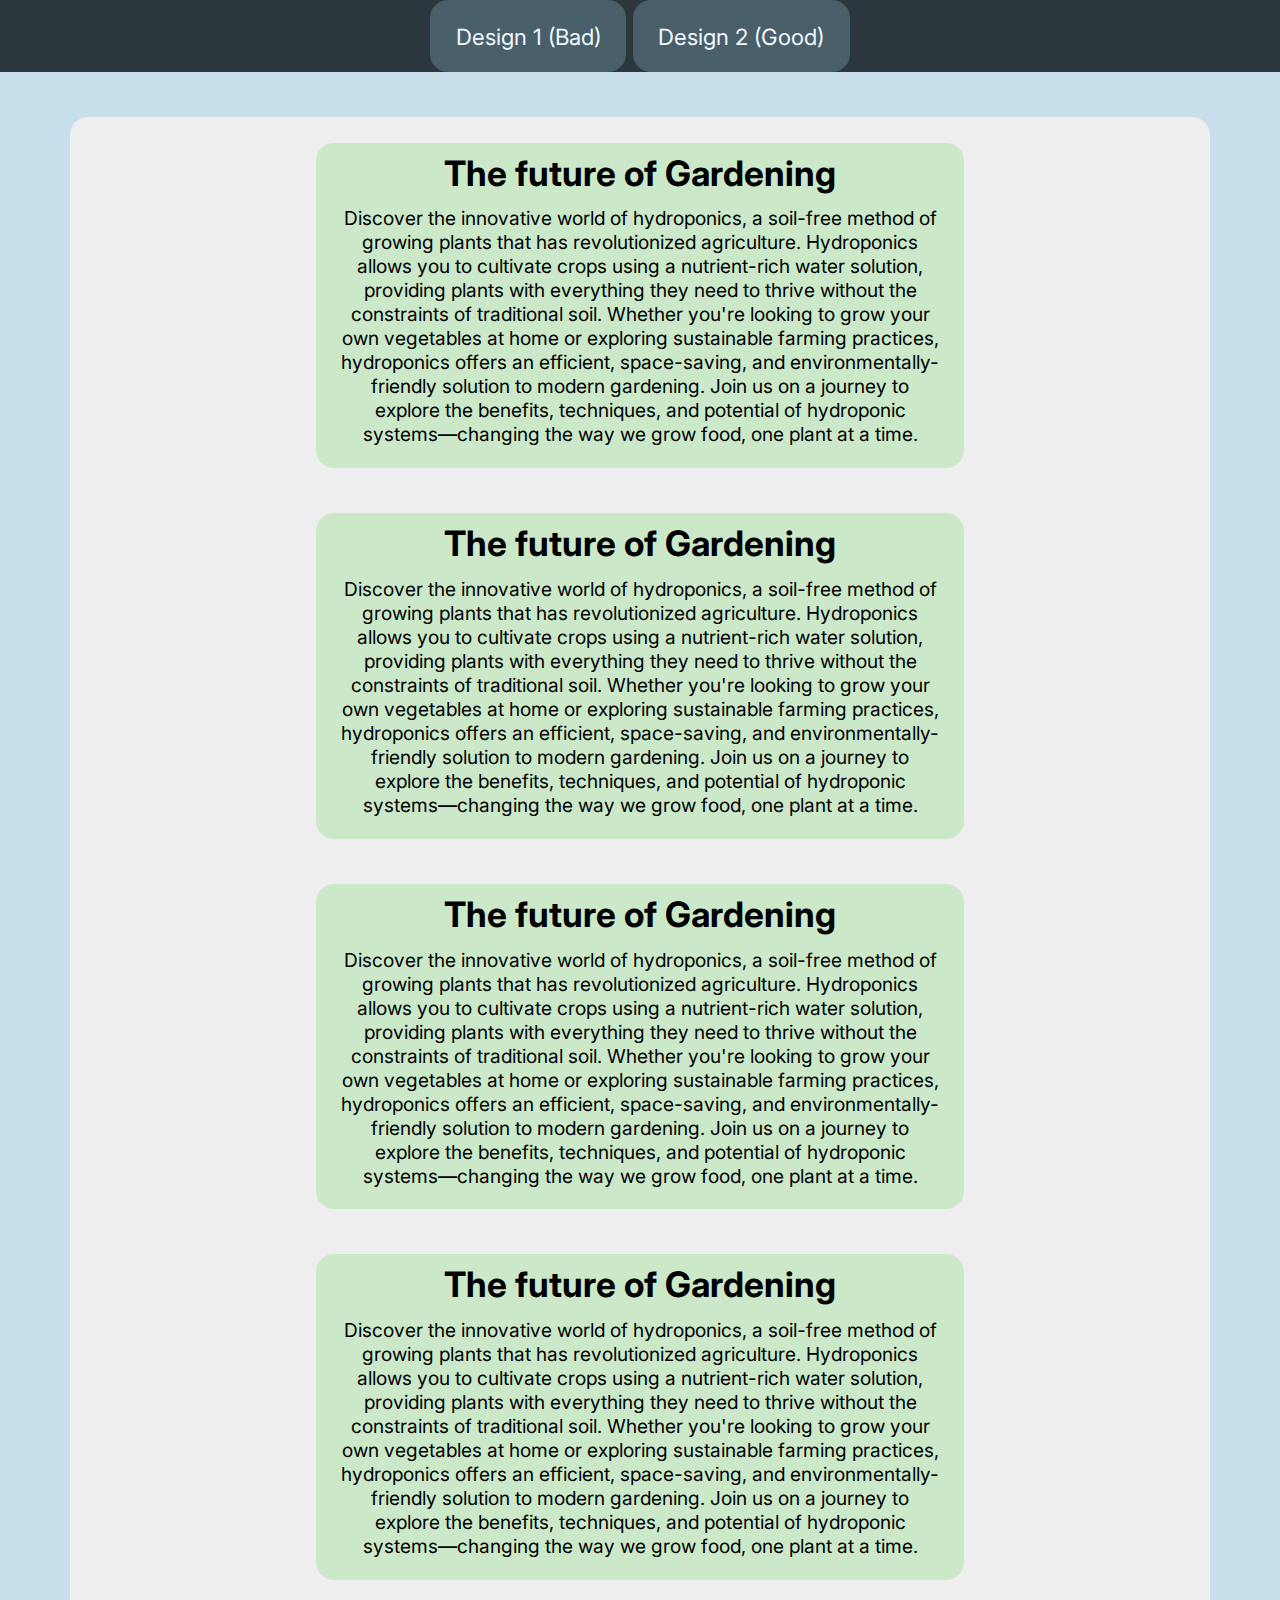
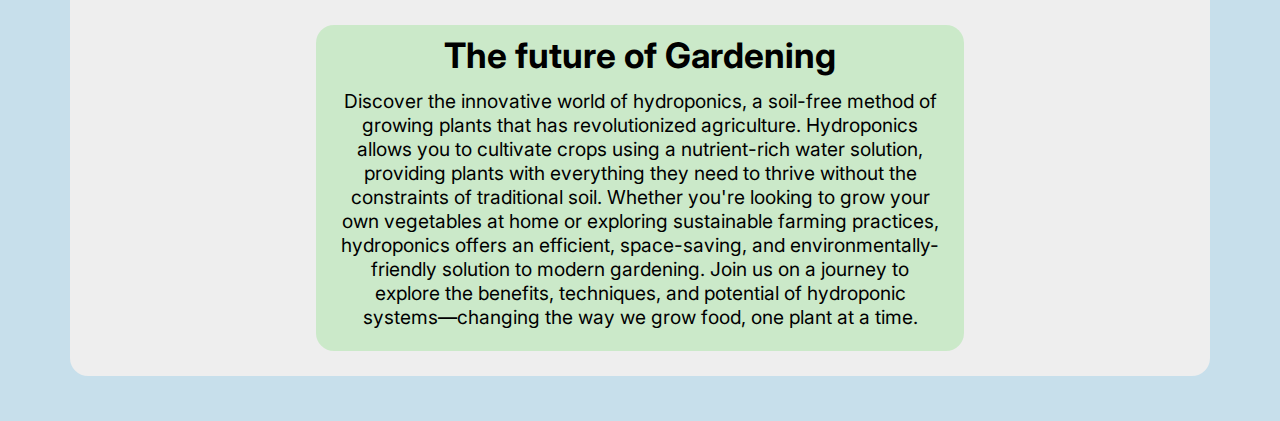
==== commit e8bccbba: "nav bar update" ====
--- a/index.html
+++ b/index.html
@@ -12,10 +12,11 @@
     <div class="navbarDiv">
         <ul class="navbar">
             <a href="index.html" class="navLink">
-                <li class="navItem">Home</li>
+                <li class="navItem">
+                    Design 1 (Bad)</li>
             </a>
             <a href="layout_test.html" class="navLink">
-                <li class="navItem">Learn More</li>
+                <li class="navItem">Design 2 (Good)</li>
             </a>
         </ul>
     </div>
--- a/style.css
+++ b/style.css
@@ -9,6 +9,7 @@
     --navbarColor: rgb(44, 55, 61);
     --navItemColor: hsl(200, 19%, 35%);
     transition: ease-in-out 100ms;
+    overflow-x: hidden;
 }
 
 body {
@@ -19,7 +20,7 @@
     display: flex;
     position: fixed;
     width: 100dvw;
-    height: 9dvh;
+    height: 8dvh;
     background-color: var(--navbarColor);
     align-items: center;
     justify-content: center;
@@ -31,7 +32,7 @@
     display: flex;
     flex-flow: row nowrap;
     justify-content: center;
-    gap: 0 1dvw;
+    gap: 0 0.5dvw;
     z-index: 10;
     box-shadow: 0 0 4dvh 0 rgba(0, 0, 0, 0.4);
 }
@@ -60,7 +61,7 @@
 
 .spacer {
     width: 100dvw;
-    height: 9dvh;
+    height: 8dvh;
 }
 
 .body {
@@ -74,8 +75,8 @@
 
 .articleContainer {
     background-color: #eee;
-    width: 80dvw;
-    padding: 3dvw;
+    width: 85dvw;
+    padding: 2dvw;
     margin-top: 5dvh;
     margin-bottom: 5dvh;
     display: flex;
@@ -91,7 +92,7 @@
     background-color: #cbe9c9;
     border-radius: 2dvh;
     padding: 1dvh;
-    width: 75dvh;
+    width: 70dvh;
 }
 
 .articleTitleDiv {}
@@ -111,6 +112,7 @@
     text-align: center;
     font-size: 1.2rem;
     transition: ease-in-out 200ms;
+    margin: 1dvw;
 }
 
 .Article:hover {
